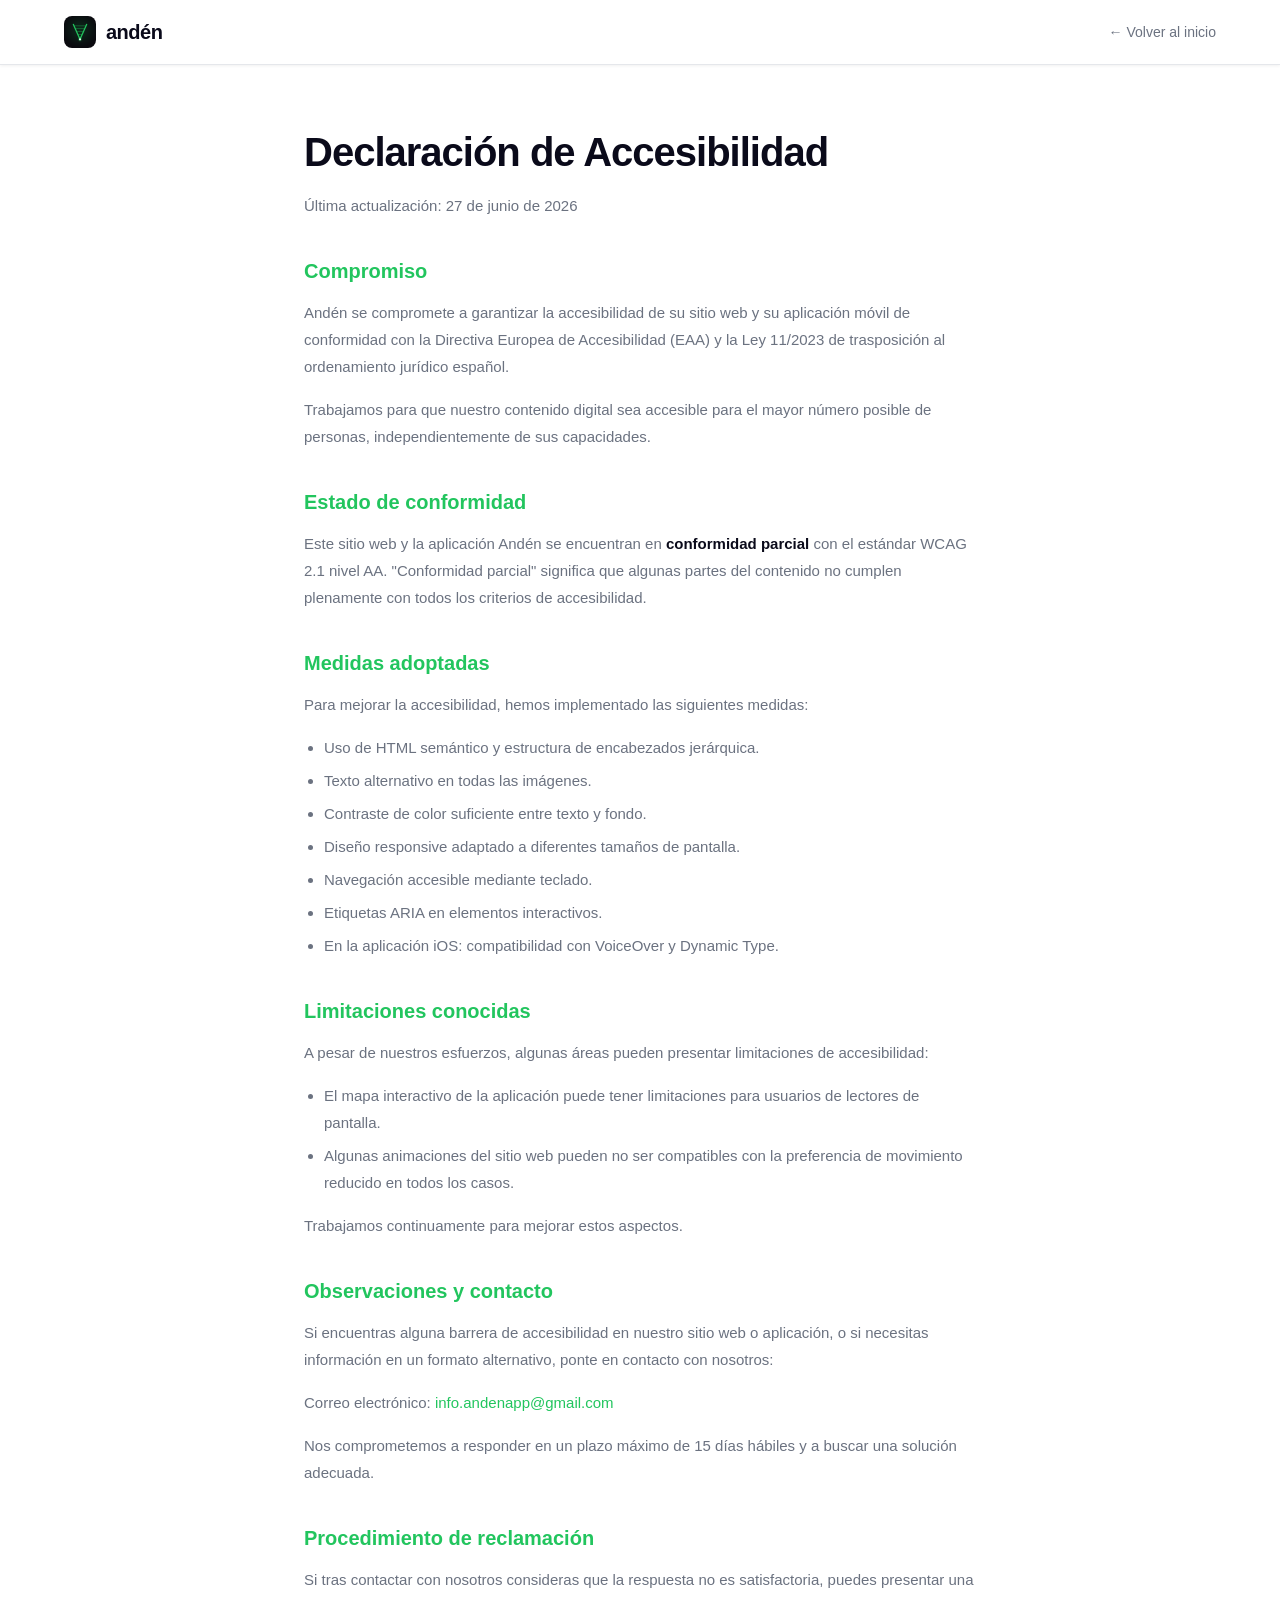
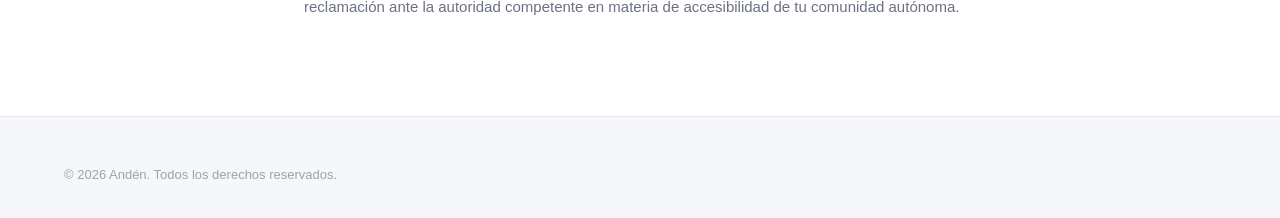
==== accessibility.html @ cdd54abd "Initial commit: Andén landing page Landing page with hero, features, how-it-works, operators, CTA. L" ====
<!DOCTYPE html>
<html lang="es">
<head>
  <meta charset="UTF-8">
  <meta name="viewport" content="width=device-width, initial-scale=1.0">
  <title>Andén — Declaración de Accesibilidad</title>
  <meta name="description" content="Declaración de accesibilidad de Andén.">
  <link rel="icon" type="image/png" href="images/app-icon.png">
  <link rel="stylesheet" href="css/style.css">
  <script>
    const s = localStorage.getItem('anden-theme');
    if (s) document.documentElement.setAttribute('data-theme', s);
  </script>
  <style>
    .legal-content {
      max-width: 720px;
      margin: 0 auto;
      padding: 120px 24px 80px;
    }
    .legal-content h1 {
      font-size: 40px;
      font-weight: 800;
      letter-spacing: -1px;
      margin-bottom: 8px;
    }
    .legal-date {
      font-size: 13px;
      color: var(--text-tertiary);
      margin-bottom: 40px;
    }
    .legal-content h2 {
      font-size: 20px;
      font-weight: 700;
      color: var(--green);
      margin: 36px 0 12px;
    }
    .legal-content p, .legal-content li {
      font-size: 15px;
      color: var(--text-secondary);
      line-height: 1.8;
      margin-bottom: 16px;
    }
    .legal-content ul {
      padding-left: 20px;
      margin-bottom: 16px;
    }
    .legal-content li {
      margin-bottom: 6px;
    }
    .legal-content strong {
      color: var(--text-primary);
    }
    .legal-content a {
      color: var(--green);
    }
    .legal-content a:hover {
      text-decoration: underline;
    }
  </style>
</head>
<body>

  <nav class="navbar scrolled">
    <div class="nav-container">
      <a href="index.html" class="nav-logo">
        <img src="images/app-icon.png" alt="Andén" class="nav-logo-img">
        <span class="nav-logo-text">andén</span>
      </a>
      <a href="index.html" style="font-size:14px; color: var(--text-secondary);">
        &larr; Volver al inicio
      </a>
    </div>
  </nav>

  <div class="legal-content">
    <h1>Declaración de Accesibilidad</h1>
    <p class="legal-date">Última actualización: 27 de junio de 2026</p>

    <h2>Compromiso</h2>
    <p>Andén se compromete a garantizar la accesibilidad de su sitio web y su aplicación móvil de conformidad con la Directiva Europea de Accesibilidad (EAA) y la Ley 11/2023 de trasposición al ordenamiento jurídico español.</p>
    <p>Trabajamos para que nuestro contenido digital sea accesible para el mayor número posible de personas, independientemente de sus capacidades.</p>

    <h2>Estado de conformidad</h2>
    <p>Este sitio web y la aplicación Andén se encuentran en <strong>conformidad parcial</strong> con el estándar WCAG 2.1 nivel AA. "Conformidad parcial" significa que algunas partes del contenido no cumplen plenamente con todos los criterios de accesibilidad.</p>

    <h2>Medidas adoptadas</h2>
    <p>Para mejorar la accesibilidad, hemos implementado las siguientes medidas:</p>
    <ul>
      <li>Uso de HTML semántico y estructura de encabezados jerárquica.</li>
      <li>Texto alternativo en todas las imágenes.</li>
      <li>Contraste de color suficiente entre texto y fondo.</li>
      <li>Diseño responsive adaptado a diferentes tamaños de pantalla.</li>
      <li>Navegación accesible mediante teclado.</li>
      <li>Etiquetas ARIA en elementos interactivos.</li>
      <li>En la aplicación iOS: compatibilidad con VoiceOver y Dynamic Type.</li>
    </ul>

    <h2>Limitaciones conocidas</h2>
    <p>A pesar de nuestros esfuerzos, algunas áreas pueden presentar limitaciones de accesibilidad:</p>
    <ul>
      <li>El mapa interactivo de la aplicación puede tener limitaciones para usuarios de lectores de pantalla.</li>
      <li>Algunas animaciones del sitio web pueden no ser compatibles con la preferencia de movimiento reducido en todos los casos.</li>
    </ul>
    <p>Trabajamos continuamente para mejorar estos aspectos.</p>

    <h2>Observaciones y contacto</h2>
    <p>Si encuentras alguna barrera de accesibilidad en nuestro sitio web o aplicación, o si necesitas información en un formato alternativo, ponte en contacto con nosotros:</p>
    <p>Correo electrónico: <a href="mailto:info.andenapp@gmail.com">info.andenapp@gmail.com</a></p>
    <p>Nos comprometemos a responder en un plazo máximo de 15 días hábiles y a buscar una solución adecuada.</p>

    <h2>Procedimiento de reclamación</h2>
    <p>Si tras contactar con nosotros consideras que la respuesta no es satisfactoria, puedes presentar una reclamación ante la autoridad competente en materia de accesibilidad de tu comunidad autónoma.</p>
  </div>

  <footer class="footer">
    <div class="footer-container">
      <div class="footer-bottom" style="border-top: none; padding-top: 0;">
        <span>&copy; 2026 Andén. Todos los derechos reservados.</span>
      </div>
    </div>
  </footer>

</body>
</html>
---- css/style.css ----
/* ========================================
   Viarail Landing Page — Light/Dark Theme
   ======================================== */

*, *::before, *::after {
  margin: 0;
  padding: 0;
  box-sizing: border-box;
}

:root {
  --green: #22c55e;
  --green-dark: #16a34a;
  --red: #ef4444;
  --purple: #a855f7;
  --radius-sm: 10px;
  --radius-md: 14px;
  --radius-lg: 20px;
  --radius-xl: 28px;
  --radius-full: 100px;

  /* Light (default) */
  --bg-page: #ffffff;
  --bg-alt: #f5f7fa;
  --bg-card: #ffffff;
  --bg-card-hover: #f9fafb;
  --bg-nav: rgba(255,255,255,0.85);
  --bg-mobile-menu: rgba(255,255,255,0.98);
  --bg-floating: #ffffff;
  --bg-support: #ffffff;
  --text-primary: #0a0a1a;
  --text-secondary: #6b7280;
  --text-tertiary: #9ca3af;
  --border: #e5e7eb;
  --shadow-sm: 0 1px 3px rgba(0,0,0,0.06);
  --shadow-md: 0 4px 16px rgba(0,0,0,0.08);
  --shadow-lg: 0 8px 32px rgba(0,0,0,0.1);
  --shadow-xl: 0 16px 48px rgba(0,0,0,0.12);
  --phone-shadow: 0 16px 48px rgba(0,0,0,0.12);
  --btn-text: #fff;
  color-scheme: light dark;
}

@media (prefers-color-scheme: dark) {
  :root:not([data-theme="light"]) {
    --bg-page: #0a0a0f;
    --bg-alt: #12121a;
    --bg-card: #1a1a25;
    --bg-card-hover: #22222f;
    --bg-nav: rgba(10,10,15,0.85);
    --bg-mobile-menu: rgba(10,10,15,0.98);
    --bg-floating: #1a1a25;
    --bg-support: #1a1a25;
    --text-primary: #f0f0f5;
    --text-secondary: #8888a0;
    --text-tertiary: #55556a;
    --border: #2a2a3a;
    --shadow-sm: 0 1px 3px rgba(0,0,0,0.2);
    --shadow-md: 0 4px 16px rgba(0,0,0,0.3);
    --shadow-lg: 0 8px 32px rgba(0,0,0,0.4);
    --shadow-xl: 0 16px 48px rgba(0,0,0,0.5);
    --phone-shadow: 0 16px 48px rgba(0,0,0,0.5), 0 0 0 1px rgba(255,255,255,0.05);
    --btn-text: #0a0a0f;
  }
}

[data-theme="dark"] {
  --bg-page: #0a0a0f;
  --bg-alt: #12121a;
  --bg-card: #1a1a25;
  --bg-card-hover: #22222f;
  --bg-nav: rgba(10,10,15,0.85);
  --bg-mobile-menu: rgba(10,10,15,0.98);
  --bg-floating: #1a1a25;
  --bg-support: #1a1a25;
  --text-primary: #f0f0f5;
  --text-secondary: #8888a0;
  --text-tertiary: #55556a;
  --border: #2a2a3a;
  --shadow-sm: 0 1px 3px rgba(0,0,0,0.2);
  --shadow-md: 0 4px 16px rgba(0,0,0,0.3);
  --shadow-lg: 0 8px 32px rgba(0,0,0,0.4);
  --shadow-xl: 0 16px 48px rgba(0,0,0,0.5);
  --phone-shadow: 0 16px 48px rgba(0,0,0,0.5), 0 0 0 1px rgba(255,255,255,0.05);
  --btn-text: #0a0a0f;
}

[data-theme="light"] {
  --bg-page: #ffffff;
  --bg-alt: #f5f7fa;
  --bg-card: #ffffff;
  --bg-card-hover: #f9fafb;
  --bg-nav: rgba(255,255,255,0.85);
  --bg-mobile-menu: rgba(255,255,255,0.98);
  --bg-floating: #ffffff;
  --bg-support: #ffffff;
  --text-primary: #0a0a1a;
  --text-secondary: #6b7280;
  --text-tertiary: #9ca3af;
  --border: #e5e7eb;
  --shadow-sm: 0 1px 3px rgba(0,0,0,0.06);
  --shadow-md: 0 4px 16px rgba(0,0,0,0.08);
  --shadow-lg: 0 8px 32px rgba(0,0,0,0.1);
  --shadow-xl: 0 16px 48px rgba(0,0,0,0.12);
  --phone-shadow: 0 16px 48px rgba(0,0,0,0.12);
  --btn-text: #fff;
}

html {
  scroll-behavior: smooth;
  -webkit-font-smoothing: antialiased;
  -moz-osx-font-smoothing: grayscale;
}

body {
  font-family: -apple-system, BlinkMacSystemFont, 'Segoe UI', Roboto, sans-serif;
  color: var(--text-primary);
  background: var(--bg-page);
  line-height: 1.6;
  overflow-x: hidden;
  transition: background 0.3s, color 0.3s;
}

a { text-decoration: none; color: inherit; }
img { max-width: 100%; display: block; }

/* ========================================
   Navbar
   ======================================== */

.navbar {
  position: fixed;
  top: 0;
  left: 0;
  right: 0;
  z-index: 100;
  background: var(--bg-nav);
  backdrop-filter: blur(20px);
  -webkit-backdrop-filter: blur(20px);
  border-bottom: 1px solid transparent;
  transition: border-color 0.3s, box-shadow 0.3s;
}

.navbar.scrolled {
  border-bottom-color: var(--border);
  box-shadow: var(--shadow-sm);
}

.nav-container {
  max-width: 1200px;
  margin: 0 auto;
  padding: 0 24px;
  height: 64px;
  display: flex;
  align-items: center;
  justify-content: space-between;
}

.nav-logo {
  display: flex;
  align-items: center;
  gap: 10px;
}

.nav-logo-img {
  width: 32px;
  height: 32px;
  border-radius: 8px;
}

.nav-logo-text {
  font-size: 20px;
  font-weight: 800;
  color: var(--text-primary);
  letter-spacing: -0.5px;
}

.nav-links {
  display: flex;
  align-items: center;
  gap: 32px;
}

.nav-links a {
  font-size: 14px;
  font-weight: 500;
  color: var(--text-secondary);
  transition: color 0.2s;
}

.nav-links a:hover {
  color: var(--text-primary);
}

.nav-right {
  display: flex;
  align-items: center;
  gap: 12px;
}

.theme-toggle {
  width: 36px;
  height: 36px;
  border-radius: 50%;
  border: 1px solid var(--border);
  background: var(--bg-card);
  cursor: pointer;
  display: flex;
  align-items: center;
  justify-content: center;
  transition: background 0.2s, border-color 0.2s;
  color: var(--text-secondary);
}

.theme-toggle:hover {
  border-color: var(--green);
  color: var(--green);
}

.theme-toggle .icon-sun,
.theme-toggle .icon-moon {
  width: 18px;
  height: 18px;
}

.theme-toggle .icon-moon { display: none; }

@media (prefers-color-scheme: dark) {
  :root:not([data-theme="light"]) .theme-toggle .icon-sun { display: none; }
  :root:not([data-theme="light"]) .theme-toggle .icon-moon { display: block; }
}
[data-theme="dark"] .theme-toggle .icon-sun { display: none; }
[data-theme="dark"] .theme-toggle .icon-moon { display: block; }
[data-theme="light"] .theme-toggle .icon-sun { display: block; }
[data-theme="light"] .theme-toggle .icon-moon { display: none; }

.nav-cta {
  background: var(--green);
  color: var(--btn-text);
  padding: 10px 24px;
  border-radius: var(--radius-full);
  font-size: 14px;
  font-weight: 700;
  transition: background 0.2s, transform 0.2s;
}

.nav-cta:hover {
  background: var(--green-dark);
  transform: translateY(-1px);
}

.nav-mobile-toggle {
  display: none;
  flex-direction: column;
  gap: 5px;
  background: none;
  border: none;
  cursor: pointer;
  padding: 4px;
}

.nav-mobile-toggle span {
  display: block;
  width: 22px;
  height: 2px;
  background: var(--text-primary);
  border-radius: 2px;
  transition: transform 0.3s, opacity 0.3s;
}

.nav-mobile-toggle.open span:nth-child(1) { transform: translateY(7px) rotate(45deg); }
.nav-mobile-toggle.open span:nth-child(2) { opacity: 0; }
.nav-mobile-toggle.open span:nth-child(3) { transform: translateY(-7px) rotate(-45deg); }

.mobile-menu {
  display: none;
  position: fixed;
  top: 64px;
  left: 0;
  right: 0;
  background: var(--bg-mobile-menu);
  backdrop-filter: blur(20px);
  -webkit-backdrop-filter: blur(20px);
  border-bottom: 1px solid var(--border);
  padding: 16px 24px 24px;
  flex-direction: column;
  gap: 4px;
  z-index: 99;
  box-shadow: var(--shadow-md);
}

.mobile-menu.open { display: flex; }

.mobile-menu a {
  padding: 14px 16px;
  font-size: 16px;
  font-weight: 500;
  color: var(--text-secondary);
  border-radius: var(--radius-sm);
  transition: background 0.2s;
}

.mobile-menu a:hover { background: var(--bg-alt); }

.mobile-menu-cta {
  background: var(--green) !important;
  color: var(--btn-text) !important;
  text-align: center;
  font-weight: 700 !important;
  border-radius: var(--radius-md) !important;
  margin-top: 8px;
}

/* ========================================
   Buttons
   ======================================== */

.btn {
  display: inline-flex;
  align-items: center;
  gap: 10px;
  padding: 16px 32px;
  border-radius: var(--radius-md);
  font-size: 16px;
  font-weight: 700;
  border: none;
  cursor: pointer;
  transition: all 0.2s;
}

.btn-primary {
  background: var(--green);
  color: var(--btn-text);
}

.btn-primary:hover {
  background: var(--green-dark);
  transform: translateY(-2px);
  box-shadow: 0 8px 24px rgba(34, 197, 94, 0.3);
}

.btn-large {
  padding: 18px 40px;
  font-size: 17px;
}

/* ========================================
   Hero
   ======================================== */

.hero {
  padding-top: 120px;
  padding-bottom: 80px;
  background: var(--bg-alt);
  overflow: visible;
}

.hero-container {
  max-width: 1200px;
  margin: 0 auto;
  padding: 0 24px;
  display: flex;
  align-items: center;
  gap: 80px;
}

.hero-text {
  flex: 1;
  max-width: 520px;
}

.hero-text h1 {
  font-size: 56px;
  font-weight: 800;
  line-height: 1.08;
  letter-spacing: -1.5px;
  color: var(--text-primary);
  margin-bottom: 20px;
}

.hero-subtitle {
  font-size: 18px;
  color: var(--text-secondary);
  line-height: 1.7;
  margin-bottom: 32px;
}

.hero-buttons {
  display: flex;
  gap: 12px;
  flex-wrap: wrap;
}

.hero-note {
  font-size: 13px;
  color: var(--text-tertiary);
  margin-top: 16px;
}

.hero-phone {
  flex: 0 0 auto;
  position: relative;
}

/* Phone mockup */
.phone-frame {
  width: 260px;
  height: 532px;
  background: #0a0a1a;
  border-radius: 38px;
  padding: 11px;
  position: relative;
  box-shadow: var(--phone-shadow);
}

.phone-frame-small {
  width: 260px;
  height: 564px;
  border-radius: 36px;
  padding: 11px;
}

.phone-notch {
  position: absolute;
  top: 12px;
  left: 50%;
  transform: translateX(-50%);
  width: 120px;
  height: 28px;
  background: #0a0a1a;
  border-radius: 0 0 16px 16px;
  z-index: 2;
}

.phone-screen {
  width: 100%;
  height: 100%;
  object-fit: cover;
  border-radius: 27px;
}

.phone-frame-small .phone-screen {
  border-radius: 25px;
}

/* Step screenshots — phone with multiple images */
.phone-frame-small {
  position: relative;
}

.phone-frame-small .phone-screen {
  position: absolute;
  top: 11px;
  left: 11px;
  width: calc(100% - 22px);
  height: calc(100% - 22px);
  object-fit: cover;
  border-radius: 25px;
}

.step-screen {
  opacity: 0;
  transition: opacity 0.4s ease;
  z-index: 1;
}

.step-screen.active {
  opacity: 1;
}

/* Floating cards */
.floating-card {
  position: absolute;
  display: flex;
  align-items: center;
  gap: 10px;
  background: var(--bg-floating);
  border: 1px solid var(--border);
  border-radius: var(--radius-md);
  padding: 12px 16px;
  box-shadow: var(--shadow-lg);
  white-space: nowrap;
  animation: float 6s ease-in-out infinite;
}

.floating-card-icon {
  width: 32px;
  height: 32px;
  border-radius: 8px;
  display: flex;
  align-items: center;
  justify-content: center;
  flex-shrink: 0;
}

.floating-card-title {
  font-size: 13px;
  font-weight: 700;
  color: var(--text-primary);
}

.floating-card-desc {
  font-size: 11px;
  color: var(--text-secondary);
}

.floating-card-1 {
  top: 30px;
  right: -200px;
  animation-delay: 0s;
}

.floating-card-2 {
  bottom: 160px;
  right: -160px;
  animation-delay: 2s;
}

.floating-card-3 {
  bottom: 60px;
  left: -140px;
  animation-delay: 4s;
}

@keyframes float {
  0%, 100% { transform: translateY(0); }
  50% { transform: translateY(-8px); }
}

/* ========================================
   Stats bar
   ======================================== */

.stats-bar {
  background: var(--bg-page);
  border-top: 1px solid var(--border);
  border-bottom: 1px solid var(--border);
  padding: 32px 0;
}

.stats-container {
  max-width: 1200px;
  margin: 0 auto;
  padding: 0 24px;
  display: flex;
  align-items: center;
  justify-content: center;
  gap: 48px;
}

.stat {
  display: flex;
  flex-direction: column;
  align-items: center;
  gap: 4px;
}

.stat-number {
  font-size: 28px;
  font-weight: 800;
  color: var(--green);
}

.stat-label {
  font-size: 13px;
  color: var(--text-secondary);
  font-weight: 500;
}

.stat-divider {
  width: 1px;
  height: 40px;
  background: var(--border);
}

/* ========================================
   Sections
   ======================================== */

.section-container {
  max-width: 1200px;
  margin: 0 auto;
  padding: 0 24px;
}

.section-title {
  font-size: 40px;
  font-weight: 800;
  text-align: center;
  letter-spacing: -1px;
  line-height: 1.15;
  margin-bottom: 12px;
}

.section-subtitle {
  font-size: 17px;
  color: var(--text-secondary);
  text-align: center;
  margin-bottom: 48px;
}

/* ========================================
   Features grid
   ======================================== */

.features {
  padding: 96px 0;
  background: var(--bg-page);
}

.features-grid {
  display: grid;
  grid-template-columns: repeat(3, 1fr);
  gap: 24px;
}

.feature-card {
  padding: 32px;
  border-radius: var(--radius-lg);
  border: 1px solid var(--border);
  background: var(--bg-card);
  transition: transform 0.3s, box-shadow 0.3s, background 0.3s;
}

.feature-card:hover {
  transform: translateY(-4px);
  box-shadow: var(--shadow-md);
  background: var(--bg-card-hover);
}

.feature-icon {
  width: 48px;
  height: 48px;
  border-radius: 12px;
  display: flex;
  align-items: center;
  justify-content: center;
  margin-bottom: 20px;
}

.feature-card h3 {
  font-size: 18px;
  font-weight: 700;
  margin-bottom: 8px;
}

.feature-card p {
  font-size: 14px;
  color: var(--text-secondary);
  line-height: 1.7;
}

/* ========================================
   How it works
   ======================================== */

.how-it-works {
  padding: 96px 0;
  background: var(--bg-alt);
}

.steps-layout {
  display: flex;
  align-items: center;
  gap: 80px;
}

.steps-list {
  flex: 1;
}

.step {
  display: flex;
  gap: 20px;
  padding: 24px 0;
  border-top: 2px solid var(--border);
  cursor: pointer;
  transition: opacity 0.3s;
  opacity: 0.4;
}

.step.active {
  opacity: 1;
  border-top-color: var(--green);
}

.step-number {
  width: 36px;
  height: 36px;
  border-radius: 50%;
  background: var(--border);
  display: flex;
  align-items: center;
  justify-content: center;
  font-size: 14px;
  font-weight: 800;
  color: var(--text-secondary);
  flex-shrink: 0;
  transition: background 0.3s, color 0.3s;
}

.step.active .step-number {
  background: var(--green);
  color: #fff;
}

.step-content h3 {
  font-size: 20px;
  font-weight: 700;
  margin-bottom: 8px;
  transition: color 0.3s;
}

.step.active .step-content h3 {
  color: var(--text-primary);
}

.step-content p {
  font-size: 14px;
  color: var(--text-secondary);
  line-height: 1.7;
}

.steps-phone {
  flex: 0 0 auto;
  display: flex;
  justify-content: center;
}

/* ========================================
   Operators
   ======================================== */

.operators {
  padding: 96px 0;
  background: var(--bg-page);
}

.operator-chips {
  display: flex;
  justify-content: center;
  gap: 12px;
  flex-wrap: wrap;
  margin-bottom: 32px;
}

.operator-chip {
  padding: 10px 24px;
  border-radius: var(--radius-full);
  color: #fff;
  font-size: 14px;
  font-weight: 800;
  text-transform: uppercase;
  letter-spacing: 0.5px;
}

.operator-coming-soon {
  text-align: center;
  margin-bottom: 32px;
}

.coming-soon-row {
  display: inline-flex;
  align-items: center;
  gap: 10px;
  flex-wrap: wrap;
  justify-content: center;
}

.coming-soon-chip {
  padding: 8px 20px;
  border-radius: var(--radius-full);
  border: 1px dashed var(--border);
  color: var(--text-tertiary);
  font-size: 14px;
  font-weight: 600;
}

.coming-soon-label {
  font-size: 12px;
  font-weight: 700;
  color: var(--green);
  text-transform: uppercase;
  letter-spacing: 1px;
}

.operator-note {
  display: flex;
  align-items: center;
  justify-content: center;
  gap: 8px;
  font-size: 13px;
  color: var(--text-tertiary);
  text-align: center;
}

/* ========================================
   CTA
   ======================================== */

.cta-section {
  padding: 96px 0;
  background: var(--bg-alt);
}

.cta-card {
  text-align: center;
  max-width: 560px;
  margin: 0 auto;
}

.cta-icon {
  width: 80px;
  height: 80px;
  border-radius: 20px;
  margin: 0 auto 24px;
  box-shadow: var(--shadow-md);
}

.cta-card h2 {
  font-size: 36px;
  font-weight: 800;
  letter-spacing: -0.5px;
  margin-bottom: 12px;
}

.cta-card p {
  font-size: 16px;
  color: var(--text-secondary);
  margin-bottom: 32px;
}

.cta-card .btn {
  justify-content: center;
}

/* ========================================
   Footer
   ======================================== */

.footer {
  background: var(--bg-alt);
  border-top: 1px solid var(--border);
  padding: 48px 0 32px;
}

.footer-container {
  max-width: 1200px;
  margin: 0 auto;
  padding: 0 24px;
}

.footer-top {
  display: flex;
  justify-content: space-between;
  align-items: flex-start;
  margin-bottom: 32px;
}

.footer-logo {
  display: flex;
  align-items: center;
  gap: 10px;
  margin-bottom: 8px;
}

.footer-logo-img {
  width: 28px;
  height: 28px;
  border-radius: 7px;
}

.footer-logo-text {
  font-size: 18px;
  font-weight: 800;
  color: var(--text-primary);
}

.footer-tagline {
  font-size: 13px;
  color: var(--text-tertiary);
  font-style: italic;
}

.footer-links {
  display: flex;
  gap: 28px;
}

.footer-links a {
  font-size: 14px;
  color: var(--text-secondary);
  transition: color 0.2s;
}

.footer-links a:hover {
  color: var(--green);
}

.footer-support {
  display: flex;
  justify-content: space-between;
  align-items: center;
  background: var(--bg-support);
  border: 1px solid var(--border);
  border-radius: var(--radius-md);
  padding: 16px 24px;
  margin-bottom: 32px;
}

.footer-support strong {
  font-size: 14px;
  display: block;
}

.footer-support span {
  font-size: 13px;
  color: var(--text-secondary);
}

.footer-support a {
  font-size: 14px;
  color: var(--green);
  font-weight: 600;
}

.footer-support a:hover {
  text-decoration: underline;
}

.footer-bottom {
  display: flex;
  justify-content: space-between;
  padding-top: 24px;
  border-top: 1px solid var(--border);
  font-size: 13px;
  color: var(--text-tertiary);
}

/* ========================================
   Animations
   ======================================== */

.fade-up {
  opacity: 0;
  transform: translateY(24px);
  transition: opacity 0.6s ease, transform 0.6s ease;
}

.fade-up.visible {
  opacity: 1;
  transform: translateY(0);
}

/* ========================================
   Responsive
   ======================================== */

@media (max-width: 1024px) {
  .hero-text h1 { font-size: 44px; }
  .section-title { font-size: 32px; }
  .features-grid { grid-template-columns: repeat(2, 1fr); }
  .steps-layout { gap: 48px; }
}

@media (max-width: 768px) {
  .nav-links, .nav-cta { display: none; }
  .nav-mobile-toggle { display: flex; }

  .hero-container {
    flex-direction: column;
    text-align: center;
    gap: 48px;
  }

  .hero-text { max-width: 100%; }
  .hero-text h1 { font-size: 38px; letter-spacing: -1px; }
  .hero-subtitle { font-size: 16px; }
  .hero-buttons { justify-content: center; }
  .hero-note { text-align: center; }

  .floating-card-1 { left: -20px; top: 40px; }
  .floating-card-2 { right: -20px; bottom: 140px; }
  .floating-card-3 { right: -10px; top: 140px; }

  .stats-container { gap: 24px; }
  .stat-number { font-size: 22px; }
  .stat-label { font-size: 11px; }

  .features-grid { grid-template-columns: 1fr; }
  .steps-layout { flex-direction: column-reverse; gap: 40px; }

  .phone-frame {
    width: 240px; height: 492px;
    border-radius: 34px; padding: 10px;
  }
  .phone-frame-small {
    width: 240px; height: 522px;
    border-radius: 34px; padding: 10px;
  }
  .phone-screen { border-radius: 24px; }
  .phone-frame-small .phone-screen {
    top: 10px; left: 10px;
    width: calc(100% - 20px); height: calc(100% - 20px);
    border-radius: 24px;
  }

  .footer-top { flex-direction: column; gap: 24px; }
  .footer-links { flex-direction: column; gap: 12px; }
  .footer-support { flex-direction: column; text-align: center; gap: 12px; }
  .footer-bottom { flex-direction: column; text-align: center; gap: 8px; }
  .cta-card h2 { font-size: 28px; }
  .operator-note { flex-direction: column; }
}

@media (max-width: 480px) {
  .hero-text h1 { font-size: 32px; }

  .phone-frame {
    width: 220px; height: 452px;
    border-radius: 30px; padding: 9px;
  }
  .phone-frame-small {
    width: 220px; height: 478px;
    border-radius: 30px; padding: 9px;
  }
  .phone-frame-small .phone-screen {
    top: 9px; left: 9px;
    width: calc(100% - 18px); height: calc(100% - 18px);
    border-radius: 21px;
  }

  .floating-card { padding: 10px 12px; }
  .floating-card-title { font-size: 12px; }
  .floating-card-desc { font-size: 10px; }

  .stat-divider { display: none; }
  .stats-container { flex-wrap: wrap; gap: 20px; }
  .stat { flex: 0 0 40%; }
}
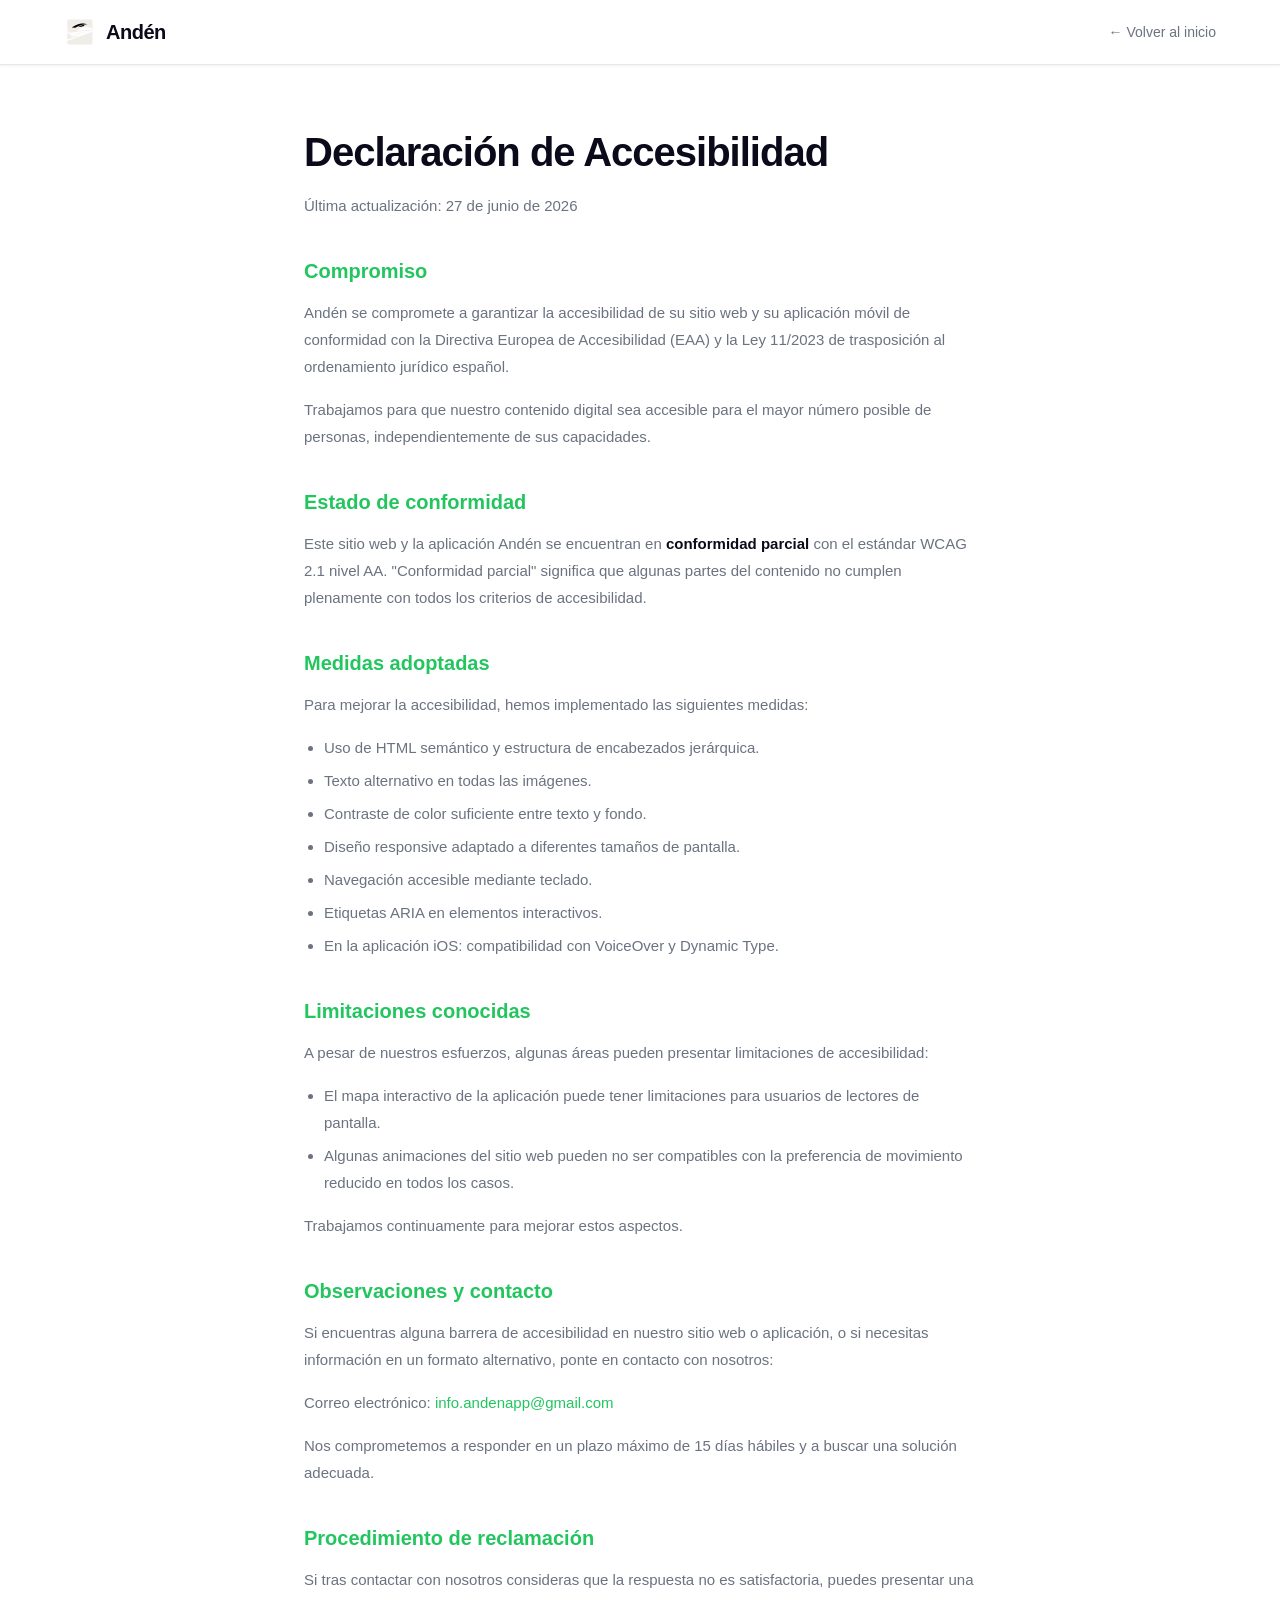
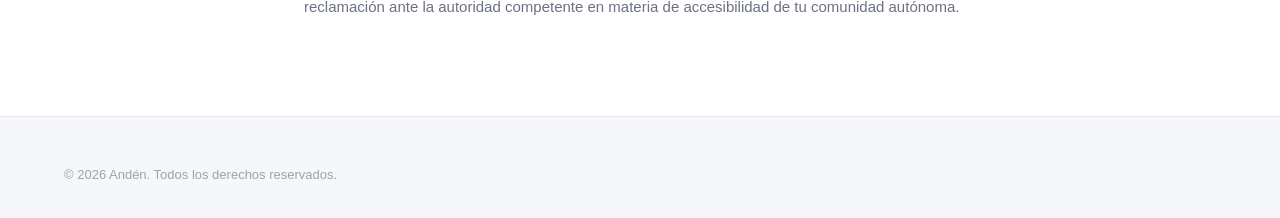
==== commit 3ab93531: "Capitalize Anden brand text" ====
--- a/accessibility.html
+++ b/accessibility.html
@@ -64,7 +64,7 @@
     <div class="nav-container">
       <a href="index.html" class="nav-logo">
         <img src="images/app-icon.png" alt="Andén" class="nav-logo-img">
-        <span class="nav-logo-text">andén</span>
+        <span class="nav-logo-text">Andén</span>
       </a>
       <a href="index.html" style="font-size:14px; color: var(--text-secondary);">
         &larr; Volver al inicio
--- a/css/style.css
+++ b/css/style.css
@@ -795,6 +795,49 @@
 }
 
 /* ========================================
+   FAQ
+   ======================================== */
+
+.faq {
+  padding: 96px 0;
+  background: var(--bg-page);
+}
+
+.faq-grid {
+  display: grid;
+  grid-template-columns: repeat(2, 1fr);
+  gap: 20px;
+  max-width: 900px;
+  margin: 0 auto;
+}
+
+.faq-item {
+  padding: 28px;
+  border: 1px solid var(--border);
+  border-radius: var(--radius-lg);
+  background: var(--bg-card);
+  transition: transform 0.3s, box-shadow 0.3s, background 0.3s;
+}
+
+.faq-item:hover {
+  transform: translateY(-3px);
+  box-shadow: var(--shadow-md);
+  background: var(--bg-card-hover);
+}
+
+.faq-item h3 {
+  font-size: 18px;
+  line-height: 1.35;
+  margin-bottom: 10px;
+}
+
+.faq-item p {
+  font-size: 14px;
+  color: var(--text-secondary);
+  line-height: 1.7;
+}
+
+/* ========================================
    CTA
    ======================================== */
 
@@ -987,7 +1030,7 @@
   .stat-number { font-size: 22px; }
   .stat-label { font-size: 11px; }
 
-  .features-grid { grid-template-columns: 1fr; }
+  .features-grid, .faq-grid { grid-template-columns: 1fr; }
   .steps-layout { flex-direction: column-reverse; gap: 40px; }
 
   .phone-frame {
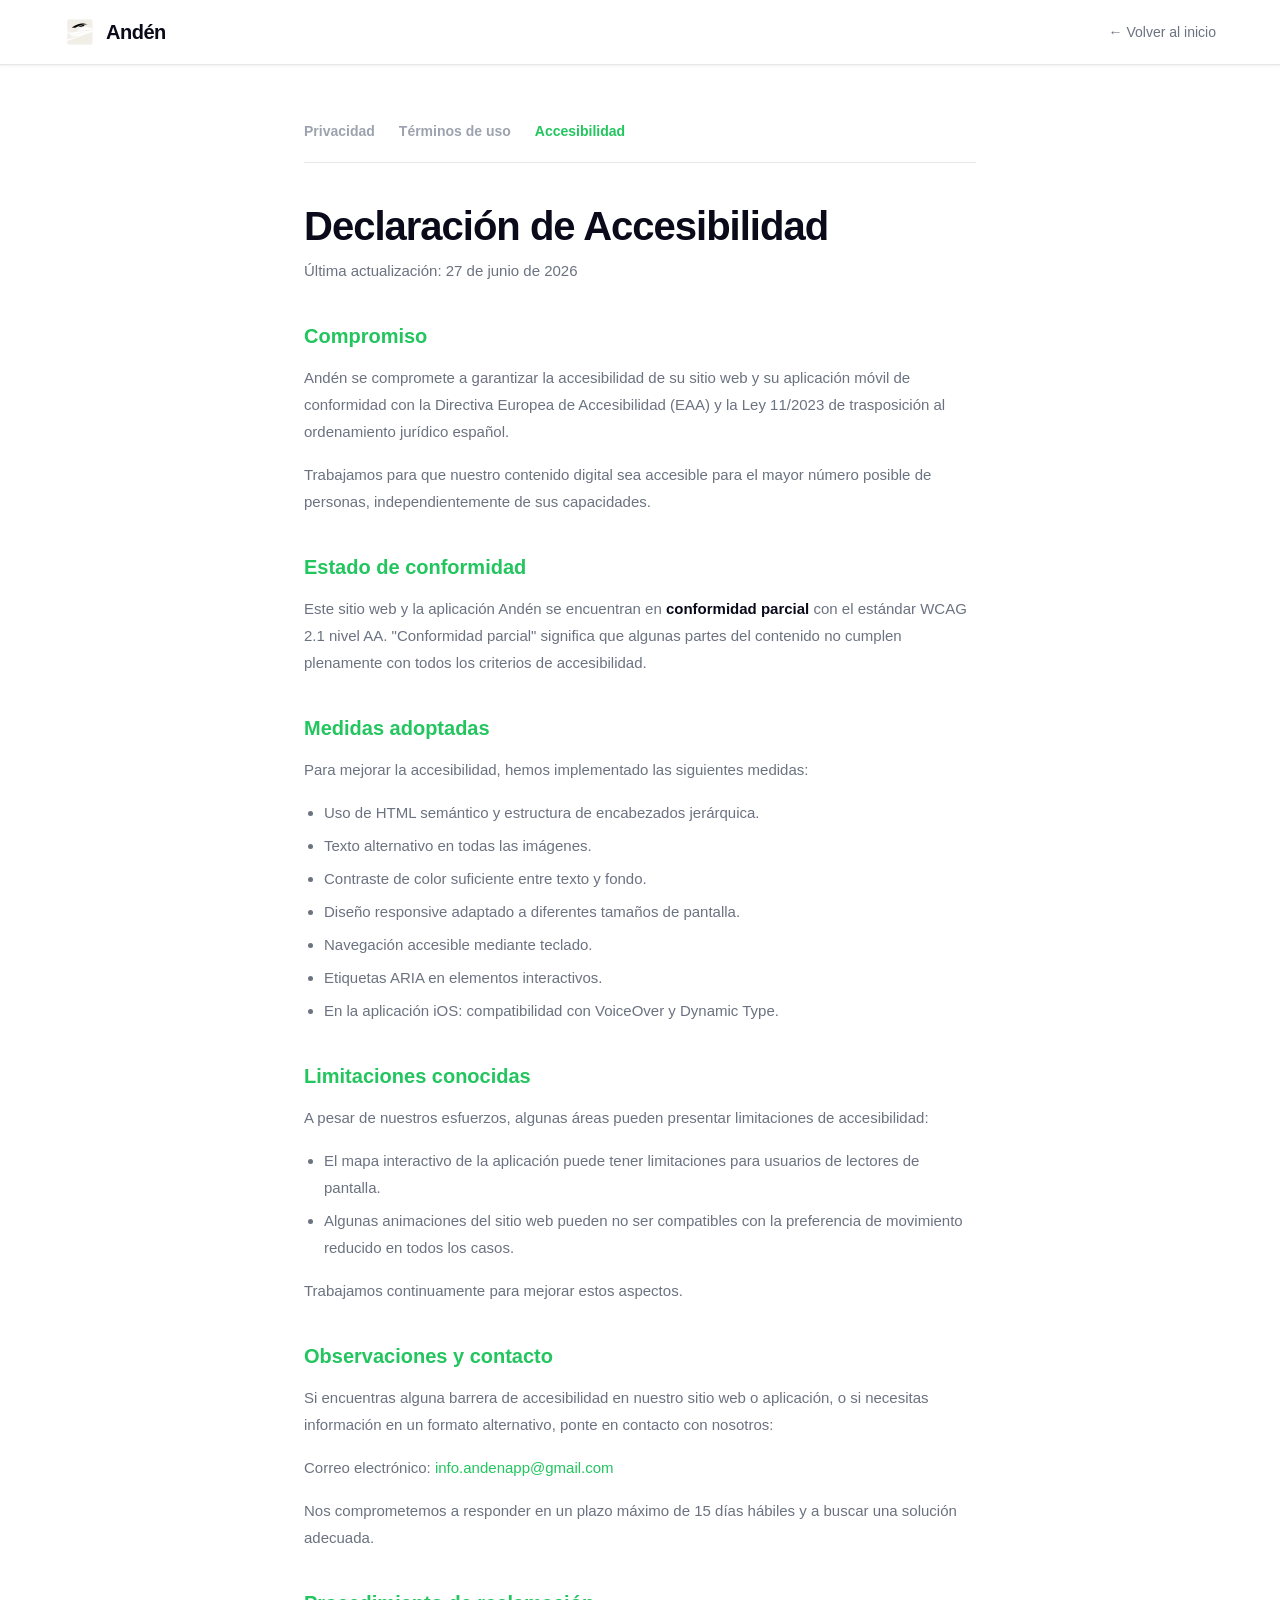
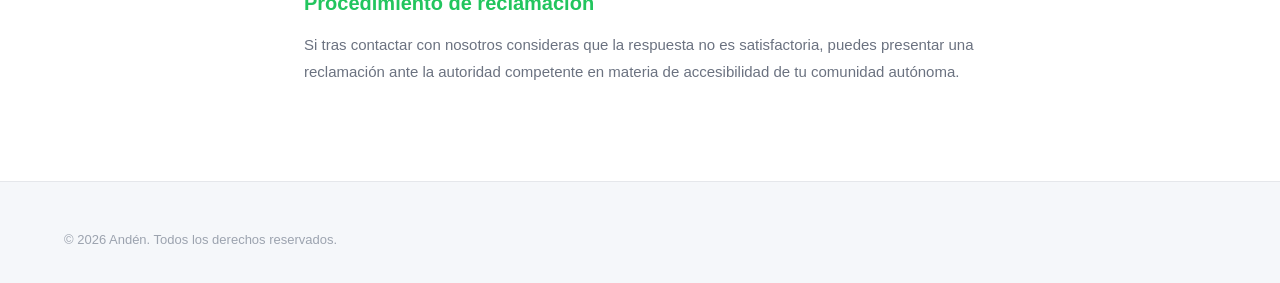
==== commit 170e1cad: "Polish mobile layout and legal pages" ====
--- a/accessibility.html
+++ b/accessibility.html
@@ -11,68 +11,26 @@
     const s = localStorage.getItem('anden-theme');
     if (s) document.documentElement.setAttribute('data-theme', s);
   </script>
-  <style>
-    .legal-content {
-      max-width: 720px;
-      margin: 0 auto;
-      padding: 120px 24px 80px;
-    }
-    .legal-content h1 {
-      font-size: 40px;
-      font-weight: 800;
-      letter-spacing: -1px;
-      margin-bottom: 8px;
-    }
-    .legal-date {
-      font-size: 13px;
-      color: var(--text-tertiary);
-      margin-bottom: 40px;
-    }
-    .legal-content h2 {
-      font-size: 20px;
-      font-weight: 700;
-      color: var(--green);
-      margin: 36px 0 12px;
-    }
-    .legal-content p, .legal-content li {
-      font-size: 15px;
-      color: var(--text-secondary);
-      line-height: 1.8;
-      margin-bottom: 16px;
-    }
-    .legal-content ul {
-      padding-left: 20px;
-      margin-bottom: 16px;
-    }
-    .legal-content li {
-      margin-bottom: 6px;
-    }
-    .legal-content strong {
-      color: var(--text-primary);
-    }
-    .legal-content a {
-      color: var(--green);
-    }
-    .legal-content a:hover {
-      text-decoration: underline;
-    }
-  </style>
 </head>
 <body>
 
   <nav class="navbar scrolled">
     <div class="nav-container">
       <a href="index.html" class="nav-logo">
-        <img src="images/app-icon.png" alt="Andén" class="nav-logo-img">
+        <img src="images/app-icon.webp" alt="Andén" class="nav-logo-img" width="32" height="32" decoding="async">
         <span class="nav-logo-text">Andén</span>
       </a>
-      <a href="index.html" style="font-size:14px; color: var(--text-secondary);">
-        &larr; Volver al inicio
-      </a>
+      <a href="index.html" class="legal-back">&larr; Volver al inicio</a>
     </div>
   </nav>
 
   <div class="legal-content">
+    <div class="legal-nav">
+      <a href="privacy.html">Privacidad</a>
+      <a href="terms.html">Términos de uso</a>
+      <a href="accessibility.html" class="active">Accesibilidad</a>
+    </div>
+
     <h1>Declaración de Accesibilidad</h1>
     <p class="legal-date">Última actualización: 27 de junio de 2026</p>
 
--- a/css/style.css
+++ b/css/style.css
@@ -110,6 +110,8 @@
   scroll-behavior: smooth;
   -webkit-font-smoothing: antialiased;
   -moz-osx-font-smoothing: grayscale;
+  max-width: 100%;
+  overflow-x: hidden;
 }
 
 body {
@@ -117,7 +119,9 @@
   color: var(--text-primary);
   background: var(--bg-page);
   line-height: 1.6;
+  max-width: 100%;
   overflow-x: hidden;
+  position: relative;
   transition: background 0.3s, color 0.3s;
 }
 
@@ -995,6 +999,92 @@
   transform: translateY(0);
 }
 
+
+/* ========================================
+   Legal pages
+   ======================================== */
+
+.legal-content {
+  max-width: 720px;
+  margin: 0 auto;
+  padding: 120px 24px 80px;
+}
+
+.legal-content h1 {
+  font-size: 40px;
+  font-weight: 800;
+  letter-spacing: -1px;
+  line-height: 1.15;
+  margin-bottom: 8px;
+}
+
+.legal-date {
+  font-size: 13px;
+  color: var(--text-tertiary);
+  margin-bottom: 40px;
+}
+
+.legal-content h2 {
+  font-size: 20px;
+  font-weight: 700;
+  color: var(--green);
+  margin: 36px 0 12px;
+}
+
+.legal-content p,
+.legal-content li {
+  font-size: 15px;
+  color: var(--text-secondary);
+  line-height: 1.8;
+  margin-bottom: 16px;
+}
+
+.legal-content ul {
+  padding-left: 20px;
+  margin-bottom: 16px;
+}
+
+.legal-content li { margin-bottom: 6px; }
+.legal-content strong { color: var(--text-primary); }
+.legal-content a { color: var(--green); }
+.legal-content a:hover { text-decoration: underline; }
+
+.legal-nav {
+  display: flex;
+  gap: 24px;
+  margin-bottom: 40px;
+  padding-bottom: 20px;
+  border-bottom: 1px solid var(--border);
+  flex-wrap: wrap;
+}
+
+.legal-nav a {
+  font-size: 14px;
+  font-weight: 600;
+  color: var(--text-tertiary);
+  transition: color 0.2s;
+}
+
+.legal-nav a.active { color: var(--green); }
+.legal-nav a:hover { color: var(--text-primary); }
+
+.legal-back {
+  font-size: 14px;
+  color: var(--text-secondary);
+  transition: color 0.2s;
+}
+
+.legal-back:hover { color: var(--text-primary); }
+
+@media (prefers-reduced-motion: reduce) {
+  *, *::before, *::after {
+    animation-duration: 0.01ms !important;
+    animation-iteration-count: 1 !important;
+    scroll-behavior: auto !important;
+    transition-duration: 0.01ms !important;
+  }
+}
+
 /* ========================================
    Responsive
    ======================================== */
@@ -1010,6 +1100,36 @@
   .nav-links, .nav-cta { display: none; }
   .nav-mobile-toggle { display: flex; }
 
+  .navbar,
+  .mobile-menu,
+  .hero,
+  .stats-bar,
+  .features,
+  .how-it-works,
+  .operators,
+  .faq,
+  .cta-section,
+  .footer {
+    max-width: 100vw;
+    overflow-x: hidden;
+  }
+
+  .nav-container,
+  .hero-container,
+  .section-container,
+  .footer-container {
+    width: 100%;
+    max-width: 100%;
+    padding-left: 24px;
+    padding-right: 24px;
+  }
+
+  .hero {
+    padding-top: 104px;
+    padding-bottom: 64px;
+    overflow: hidden;
+  }
+
   .hero-container {
     flex-direction: column;
     text-align: center;
@@ -1017,20 +1137,72 @@
   }
 
   .hero-text { max-width: 100%; }
-  .hero-text h1 { font-size: 38px; letter-spacing: -1px; }
+  .hero-text h1 { font-size: 38px; letter-spacing: 0; }
   .hero-subtitle { font-size: 16px; }
   .hero-buttons { justify-content: center; }
   .hero-note { text-align: center; }
-
-  .floating-card-1 { left: -20px; top: 40px; }
-  .floating-card-2 { right: -20px; bottom: 140px; }
-  .floating-card-3 { right: -10px; top: 140px; }
+  .hero-phone {
+    width: min(100%, 320px);
+    display: flex;
+    justify-content: center;
+  }
+
+  .btn {
+    max-width: 100%;
+    justify-content: center;
+    text-align: center;
+  }
+
+  .features,
+  .how-it-works,
+  .operators,
+  .faq,
+  .cta-section {
+    padding-top: 72px;
+    padding-bottom: 72px;
+  }
+
+  .floating-card {
+    max-width: min(320px, calc(100vw - 40px));
+    white-space: normal;
+    animation: none;
+    z-index: 3;
+  }
+  .floating-card-1 {
+    top: 28px;
+    right: auto;
+    bottom: auto;
+    left: 50%;
+    transform: translateX(-50%);
+  }
+  .floating-card-2 {
+    top: auto;
+    right: 0;
+    bottom: 132px;
+    left: auto;
+  }
+  .floating-card-3 {
+    top: auto;
+    right: auto;
+    bottom: 42px;
+    left: 0;
+  }
 
   .stats-container { gap: 24px; }
   .stat-number { font-size: 22px; }
   .stat-label { font-size: 11px; }
 
   .features-grid, .faq-grid { grid-template-columns: 1fr; }
+  .feature-card,
+  .faq-item,
+  .steps-list,
+  .steps-phone,
+  .cta-card,
+  .footer-support {
+    width: 100%;
+    max-width: 100%;
+    min-width: 0;
+  }
   .steps-layout { flex-direction: column-reverse; gap: 40px; }
 
   .phone-frame {
@@ -1054,10 +1226,74 @@
   .footer-bottom { flex-direction: column; text-align: center; gap: 8px; }
   .cta-card h2 { font-size: 28px; }
   .operator-note { flex-direction: column; }
+
+  .legal-content {
+    padding: 104px 24px 64px;
+  }
+  .legal-content h1 {
+    font-size: 32px;
+    letter-spacing: 0;
+  }
+  .legal-nav {
+    gap: 16px;
+    margin-bottom: 32px;
+  }
+}
+
+
+
+@media (max-width: 600px) {
+  .hero-text h1 {
+    max-width: 320px;
+    margin-left: auto;
+    margin-right: auto;
+    font-size: 30px;
+    letter-spacing: 0;
+    line-height: 1.15;
+    overflow-wrap: break-word;
+  }
+
+  .hero-subtitle {
+    max-width: 330px;
+    margin-left: auto;
+    margin-right: auto;
+    font-size: 16px;
+    overflow-wrap: break-word;
+  }
+
+  .hero-phone {
+    width: min(100%, 300px);
+  }
+
+  .floating-card {
+    display: none;
+  }
+
+  .btn {
+    width: 100%;
+    max-width: 330px;
+    padding-left: 16px;
+    padding-right: 16px;
+    font-size: 15px;
+  }
+
+  .stats-container {
+    flex-wrap: wrap;
+  }
 }
 
 @media (max-width: 480px) {
-  .hero-text h1 { font-size: 32px; }
+  .nav-container,
+  .hero-container,
+  .section-container,
+  .footer-container {
+    padding-left: 20px;
+    padding-right: 20px;
+  }
+
+  .hero-text h1 { max-width: 300px; font-size: 30px; }
+  .section-title { font-size: 30px; letter-spacing: 0; }
+  .section-subtitle { font-size: 16px; margin-bottom: 36px; }
 
   .phone-frame {
     width: 220px; height: 452px;
@@ -1073,11 +1309,32 @@
     border-radius: 21px;
   }
 
-  .floating-card { padding: 10px 12px; }
+  .floating-card { display: none; }
   .floating-card-title { font-size: 12px; }
   .floating-card-desc { font-size: 10px; }
+  .floating-card-1 { top: 24px; }
+  .floating-card-2 { right: -4px; bottom: 124px; }
+  .floating-card-3 { left: -4px; bottom: 36px; }
 
   .stat-divider { display: none; }
   .stats-container { flex-wrap: wrap; gap: 20px; }
   .stat { flex: 0 0 40%; }
-}
+
+  .btn {
+    width: 100%;
+    padding-left: 18px;
+    padding-right: 18px;
+  }
+  .feature-card,
+  .faq-item {
+    padding: 28px 24px;
+  }
+  .legal-content {
+    padding-left: 20px;
+    padding-right: 20px;
+  }
+  .legal-back {
+    font-size: 13px;
+  }
+}
+
